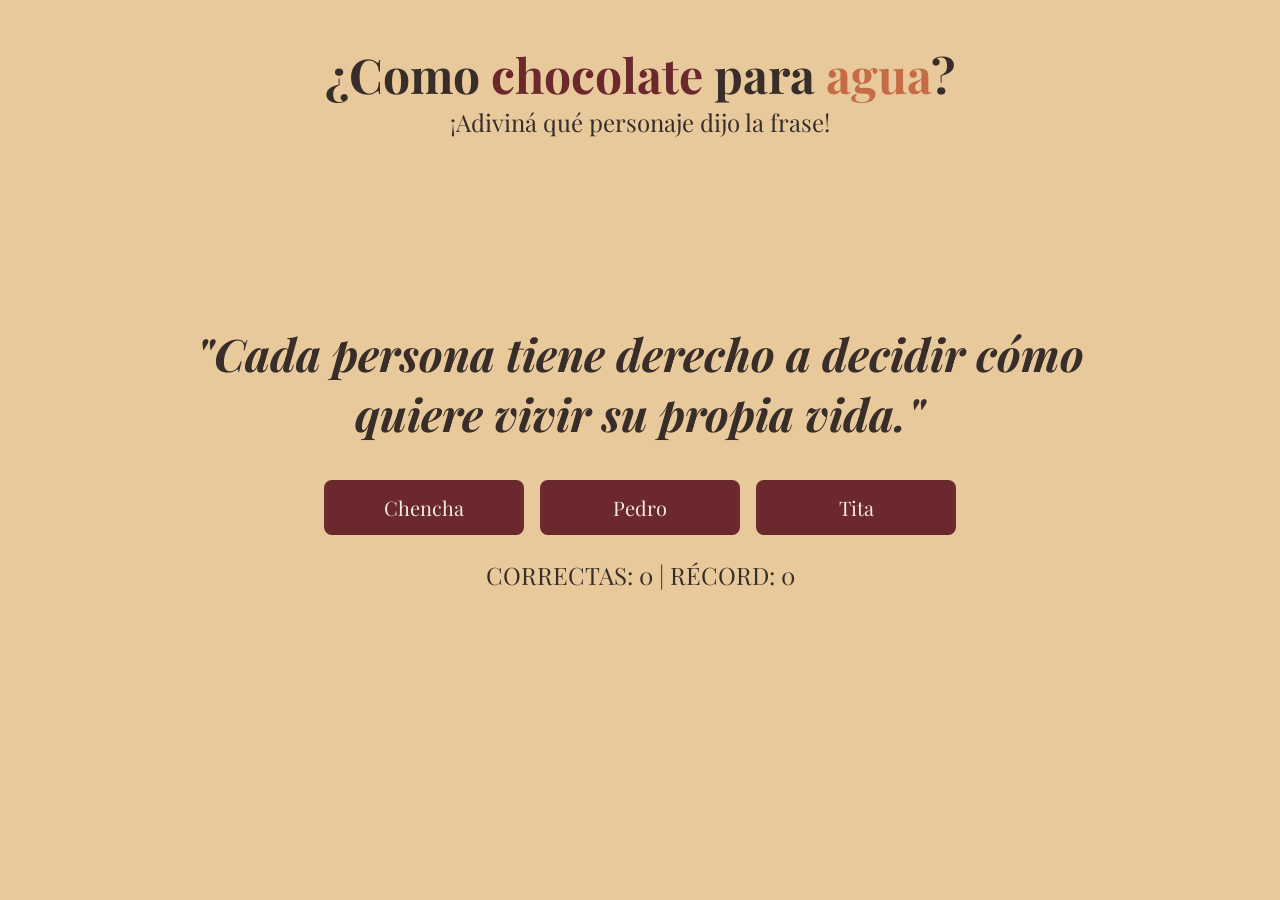
==== index.html @ 80b20dbf "update: basic functions working, css & more" ====
<!DOCTYPE html>
<html lang="en">
<head>
    <meta charset="UTF-8">
    <meta name="viewport" content="width=device-width, initial-scale=1.0">
    <title>Como chocolate para agua?</title>
    <link rel="stylesheet" href="style.css">
</head>
<body>
    <header>
        <h1><b>¿Como <span style="color: #6B292D;">chocolate</span> para <span style="color: #C56B45;">agua</span>?</b></h1>
        <p>¡Adiviná qué personaje dijo la frase!</p>
    </header>
    <div class="game">
        <div>
            <div class="phrase">
                <h2>"Cada persona tiene derecho a decidir cómo quiere vivir su propia vida."</h2>
            </div>
            <div class="options">
                <button id="opt1"></button>
                <button id="opt2"></button>
                <button id="opt3"></button>
            </div>
        </div>
        <div>
            <p>CORRECTAS: 0 | RÉCORD: 0</p>
        </div>
    </div>

    <script src="src/main.js"></script>
</body>
</html>
---- style.css ----
@import url('https://fonts.googleapis.com/css2?family=Playfair+Display:ital,wght@0,400..900;1,400..900&display=swap');

body {
    margin: 0;
    background-color: #E8C99B;
    color: #392D29;
    font-family: 'Playfair Display';
}

header {
    width: 100dvw;
    height: 20dvh;
    display: flex;
    flex-direction: column;
    justify-content: center;
    align-items: center;
    text-align: center;
}

h1 {
    font-size: 48px;
}

p {
    font-size: 24px;
}

header h1,
header p {
    margin: 0;
}

.game {
    width: 100dvw;
    height: 60dvh;
    display: flex;
    flex-direction: column;
    justify-content: center;
    align-items: center;
    text-align: center;
}

.phrase {
    font-size: clamp(20px, 3vw, 30px);
    max-width: 900px;
    padding: 0 20px;
    font-style: italic;
}

.options {
    display: flex;
    justify-content: center;
    align-items: center;
    gap: 16px;
}

button {
    background-color: #6B292D;
    color: #F5EBDD;
    border: 2px solid #6B292D;
    border-radius: 8px;
    padding: 12px;
    width: 200px;
    font-size: 20px;
    font-family: 'Playfair Display', serif;
    cursor: pointer;
    transition: all 180ms ease;
}

button:hover {
    background-color: #A34E42;
    border-color: #A34E42;
    transform: translateY(-2px);
}

button:active {
    background-color: #4A1C20;
    border-color: #4A1C20;
    transform: scale(0.97);
}
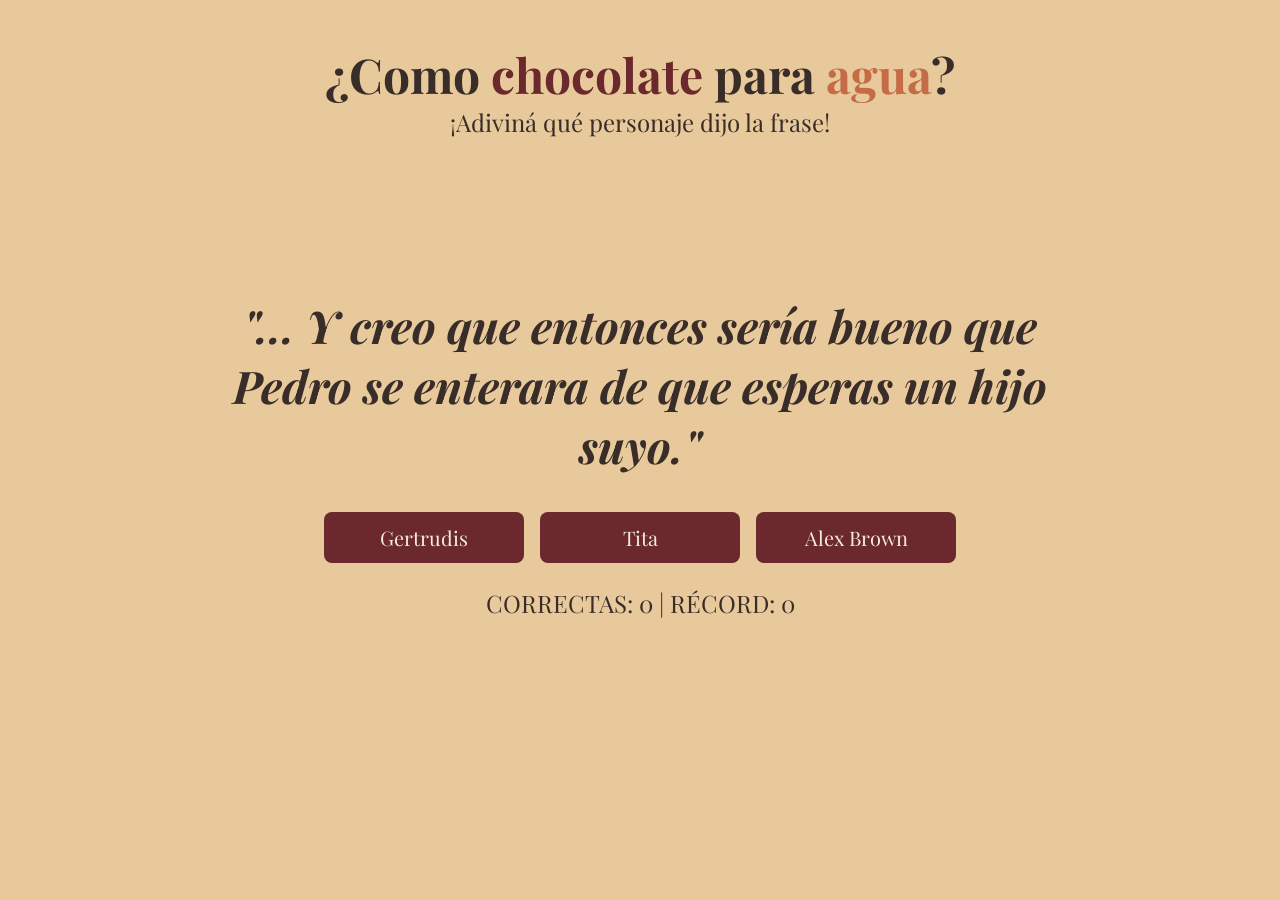
==== commit 1129d7fe: "update: win game working" ====
--- a/index.html
+++ b/index.html
@@ -3,7 +3,7 @@
 <head>
     <meta charset="UTF-8">
     <meta name="viewport" content="width=device-width, initial-scale=1.0">
-    <title>Como chocolate para agua?</title>
+    <title>¿Como chocolate para agua?</title>
     <link rel="stylesheet" href="style.css">
 </head>
 <body>
@@ -13,20 +13,15 @@
     </header>
     <div class="game">
         <div>
-            <div class="phrase">
-                <h2>"Cada persona tiene derecho a decidir cómo quiere vivir su propia vida."</h2>
-            </div>
+            <div class="phrase"><h2></h2></div>
             <div class="options">
                 <button id="opt1"></button>
                 <button id="opt2"></button>
                 <button id="opt3"></button>
             </div>
         </div>
-        <div>
-            <p>CORRECTAS: 0 | RÉCORD: 0</p>
-        </div>
+        <div class="score"><p>CORRECTAS: 0 | RÉCORD: 0</p></div>
     </div>
-
     <script src="src/main.js"></script>
 </body>
 </html>
--- a/style.css
+++ b/style.css
@@ -57,7 +57,7 @@
 button {
     background-color: #6B292D;
     color: #F5EBDD;
-    border: 2px solid #6B292D;
+    border: none;
     border-radius: 8px;
     padding: 12px;
     width: 200px;
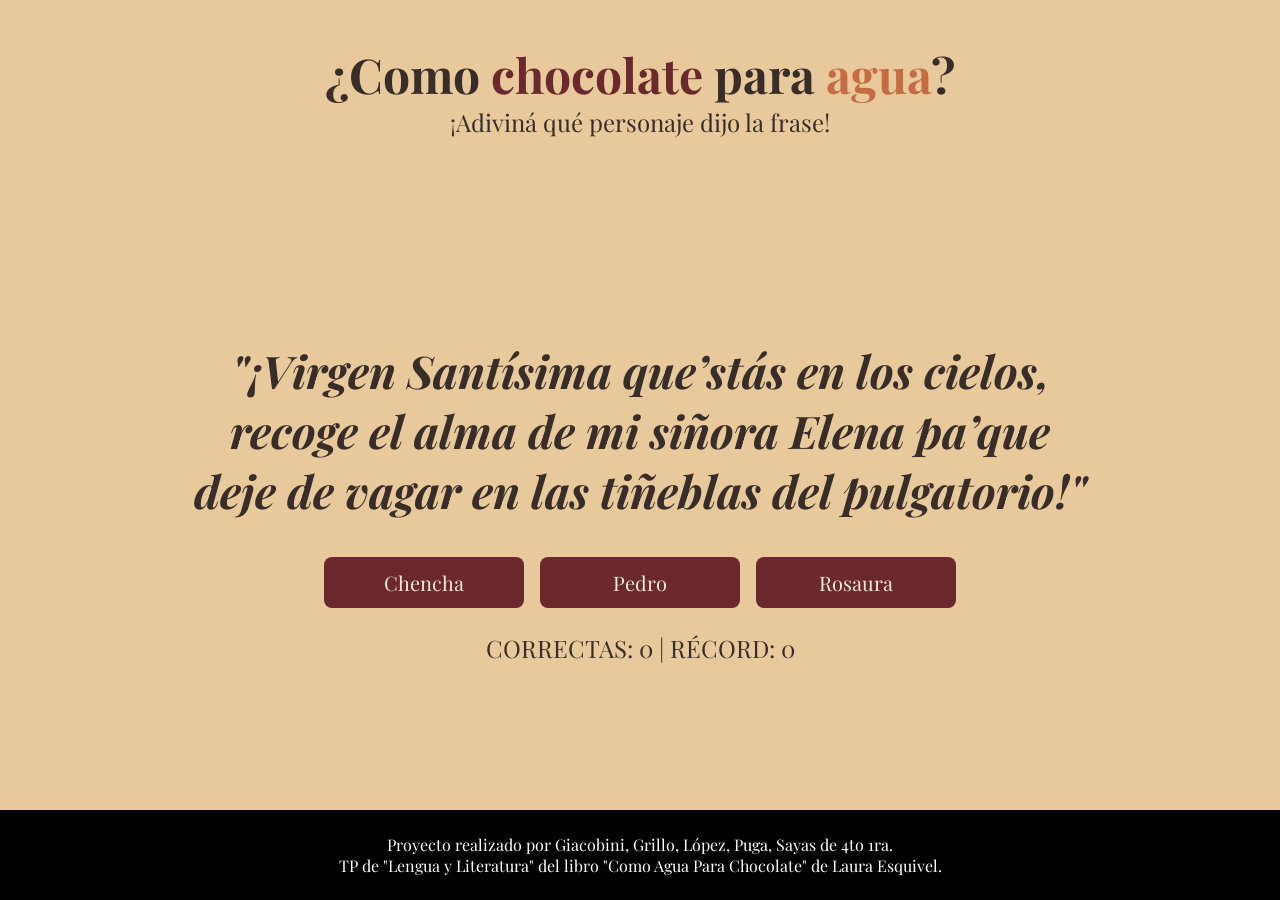
==== commit 5652b9eb: "update: working game, favicon added" ====
--- a/index.html
+++ b/index.html
@@ -5,6 +5,7 @@
     <meta name="viewport" content="width=device-width, initial-scale=1.0">
     <title>¿Como chocolate para agua?</title>
     <link rel="stylesheet" href="style.css">
+    <link rel="icon" href="favicon.ico">
 </head>
 <body>
     <header>
@@ -22,6 +23,19 @@
         </div>
         <div class="score"><p>CORRECTAS: 0 | RÉCORD: 0</p></div>
     </div>
+    <div class="credits">
+        <p>Proyecto realizado por Giacobini, Grillo, López, Puga, Sayas de 4to 1ra.<br>
+        TP de "Lengua y Literatura" del libro "Como Agua Para Chocolate" de Laura Esquivel.</p>
+    </div>
+
+    <div class="endgame">
+        <div>
+            <h2>¡Fin del juego!</h2>
+            <div id="results"></div>
+            <button id="restart">Volver a jugar</button>
+        </div>
+    </div>
+
     <script src="src/main.js"></script>
 </body>
 </html>
--- a/style.css
+++ b/style.css
@@ -32,7 +32,7 @@
 
 .game {
     width: 100dvw;
-    height: 60dvh;
+    height: 70dvh;
     display: flex;
     flex-direction: column;
     justify-content: center;
@@ -45,6 +45,8 @@
     max-width: 900px;
     padding: 0 20px;
     font-style: italic;
+
+    transition: all ease 500ms;
 }
 
 .options {
@@ -77,4 +79,59 @@
     background-color: #4A1C20;
     border-color: #4A1C20;
     transform: scale(0.97);
+}
+
+.credits {
+    margin: 0;
+    background-color: #000;
+    color: #fff;
+    width: 100dvw;
+    height: 10dvh;
+    display: flex;
+    flex-direction: column;
+    justify-content: center;
+    align-items: center;
+    text-align: center;
+}
+
+.credits p { 
+    font-size: 16px;
+    margin: 0;
+}
+
+/* popup al perder (milagrosamente funciona) */
+.endgame {
+    position: fixed;
+    inset: 0;
+    display: none;
+    justify-content: center;
+    align-items: center;
+    background-color: rgba(57, 45, 41, 0.65);
+    z-index: 9999999;
+}
+
+.endgame.active { 
+    display: flex;
+}
+
+.endgame > div {
+    background-color: #F5EBDD;
+    padding: 40px;
+    border-radius: 12px;
+    text-align: center;
+}
+
+.endgame > div > h2,
+.endgame > div > p,
+#results { margin: 0; }
+
+.endgame > div > h2 {
+    font-size: 32px;
+    margin: 0;
+}
+
+#record { 
+    color: #A4A56A;
+    font-weight: 900;
+    font-size: 18px; 
 }
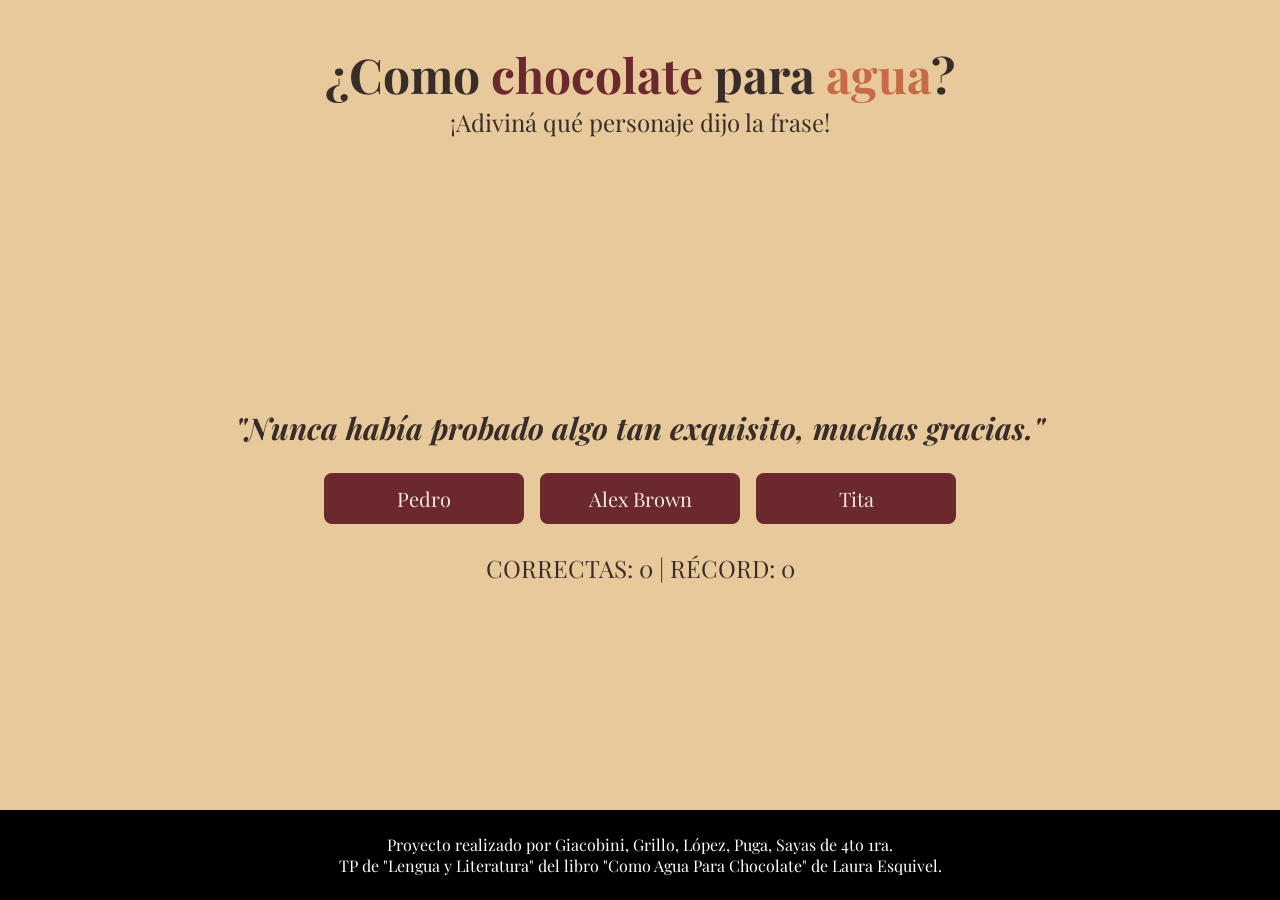
==== commit 63eeb495: "update: CSS fixes & responsive design" ====
--- a/index.html
+++ b/index.html
@@ -1,5 +1,5 @@
 <!DOCTYPE html>
-<html lang="en">
+<html lang="es">
 <head>
     <meta charset="UTF-8">
     <meta name="viewport" content="width=device-width, initial-scale=1.0">
--- a/style.css
+++ b/style.css
@@ -1,10 +1,16 @@
 @import url('https://fonts.googleapis.com/css2?family=Playfair+Display:ital,wght@0,400..900;1,400..900&display=swap');
 
+* { box-sizing: border-box; }
+
 body {
     margin: 0;
+    min-height: 100dvh;
+    display: flex;
+    flex-direction: column;
+
     background-color: #E8C99B;
     color: #392D29;
-    font-family: 'Playfair Display';
+    font-family: 'Playfair Display', serif;
 }
 
 header {
@@ -17,44 +23,63 @@
     text-align: center;
 }
 
-h1 {
-    font-size: 48px;
-}
-
-p {
-    font-size: 24px;
-}
+h1 { font-size: 48px; }
+
+p { font-size: 24px; }
 
 header h1,
-header p {
-    margin: 0;
-}
+header p { margin: 0; }
 
 .game {
-    width: 100dvw;
-    height: 70dvh;
-    display: flex;
-    flex-direction: column;
-    justify-content: center;
-    align-items: center;
-    text-align: center;
+    flex: 1;
+    min-height: 0;
+    width: 100%;
+    display: flex;
+    flex-direction: column;
+    justify-content: center;
+    align-items: center;
+    text-align: center;
+    padding: 40px 20px;
+    gap: 28px;
+}
+
+.game > div:first-child {
+    width: 100%;
+    display: flex;
+    flex-direction: column;
+    align-items: center;
+    gap: 24px;
 }
 
 .phrase {
+    width: 100%;
+    max-width: 900px;
+    box-sizing: border-box;
     font-size: clamp(20px, 3vw, 30px);
-    max-width: 900px;
+    font-style: italic;
+    line-height: 1.4;
     padding: 0 20px;
-    font-style: italic;
-
-    transition: all ease 500ms;
+    text-wrap: pretty;
+}
+
+.phrase h2 {
+    margin: 0;
+    font-size: inherit;
+    line-height: inherit;
+    overflow-wrap: break-word;
 }
 
 .options {
     display: flex;
     justify-content: center;
     align-items: center;
+    flex-wrap: wrap;
     gap: 16px;
-}
+    width: 100%;
+}
+
+.score { text-align: center;}
+.score p { margin: 0; }
 
 button {
     background-color: #6B292D;
@@ -82,16 +107,17 @@
 }
 
 .credits {
-    margin: 0;
+    margin-top: auto;
+    flex-shrink: 0;
     background-color: #000;
     color: #fff;
-    width: 100dvw;
-    height: 10dvh;
-    display: flex;
-    flex-direction: column;
-    justify-content: center;
-    align-items: center;
-    text-align: center;
+    width: 100%;
+    min-height: 10dvh;
+    display: flex;
+    justify-content: center;
+    align-items: center;
+    text-align: center;
+    padding: 16px;
 }
 
 .credits p { 
@@ -110,15 +136,15 @@
     z-index: 9999999;
 }
 
-.endgame.active { 
-    display: flex;
-}
+.endgame.active { display: flex; }
 
 .endgame > div {
     background-color: #F5EBDD;
-    padding: 40px;
+    padding: clamp(24px, 5vw, 40px);
     border-radius: 12px;
     text-align: center;
+    width: min(400px, calc(100% - 64px));
+    box-sizing: border-box;
 }
 
 .endgame > div > h2,
@@ -134,4 +160,48 @@
     color: #A4A56A;
     font-weight: 900;
     font-size: 18px; 
+}
+
+/* responsive (ponele) */
+@media (max-width: 600px) {
+
+    header {
+        width: 100%;
+        min-height: 20dvh;
+        height: auto;
+        padding: 20px 0;
+        box-sizing: border-box;
+    }
+
+    header h1 { font-size: clamp(28px, 8vw, 40px); }
+
+    header p { font-size: 18px; }
+
+    .game {
+        flex: 1;
+        min-height: 0;
+        padding: 30px 12px;
+    }
+
+    .phrase {
+        padding: 0 8px;
+        font-size: 22px;
+    }
+
+    .options {
+        flex-direction: column;
+        gap: 12px;
+    }
+
+    button { width: min(280px, 100%); }
+
+    .credits {
+        width: 100%;
+        height: auto;
+        min-height: 10dvh;
+        padding: 16px;
+        box-sizing: border-box;
+    }
+
+    .credits p { font-size: 12px; }
 }
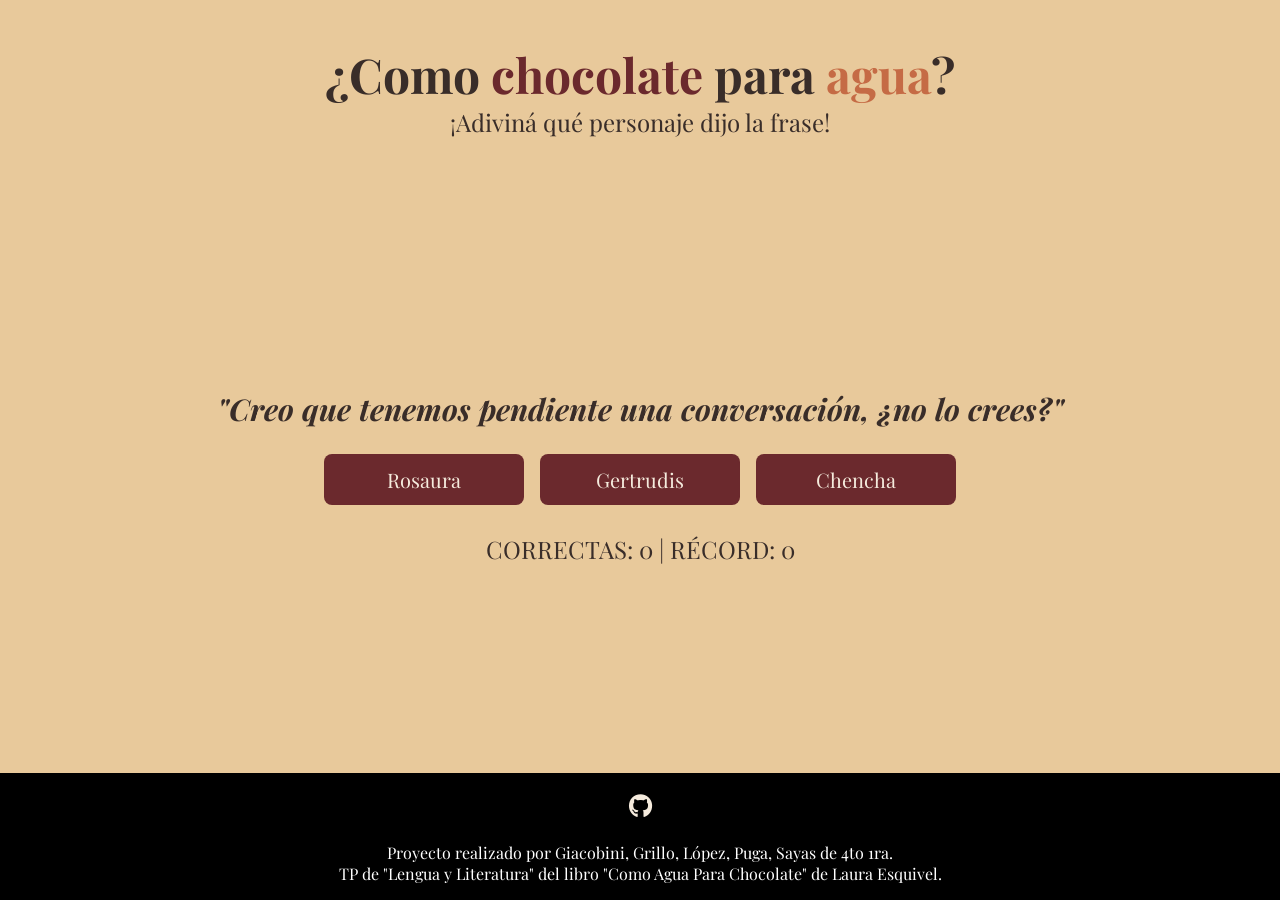
==== commit 4497ef7d: "update: added gh logo" ====
--- a/index.html
+++ b/index.html
@@ -4,6 +4,7 @@
     <meta charset="UTF-8">
     <meta name="viewport" content="width=device-width, initial-scale=1.0">
     <title>¿Como chocolate para agua?</title>
+    <link rel="stylesheet" href="https://cdnjs.cloudflare.com/ajax/libs/font-awesome/6.7.2/css/all.min.css">
     <link rel="stylesheet" href="style.css">
     <link rel="icon" href="favicon.ico">
 </head>
@@ -24,6 +25,7 @@
         <div class="score"><p>CORRECTAS: 0 | RÉCORD: 0</p></div>
     </div>
     <div class="credits">
+        <a class="github-link" href="https://github.com/gr1ll0o/como-agua-para-chocolate" target="_blank" rel="noopener noreferrer"><i class="fa-brands fa-github"></i></a><br>
         <p>Proyecto realizado por Giacobini, Grillo, López, Puga, Sayas de 4to 1ra.<br>
         TP de "Lengua y Literatura" del libro "Como Agua Para Chocolate" de Laura Esquivel.</p>
     </div>
--- a/style.css
+++ b/style.css
@@ -114,6 +114,7 @@
     width: 100%;
     min-height: 10dvh;
     display: flex;
+    flex-direction: column;
     justify-content: center;
     align-items: center;
     text-align: center;
@@ -160,6 +161,18 @@
     color: #A4A56A;
     font-weight: 900;
     font-size: 18px; 
+}
+
+.github-link {
+    color: #F5EBDD;
+    text-decoration: none;
+    font-size: 24px;
+    transition: all 200ms ease;
+}
+
+.github-link:hover {
+    color: #C56B45;
+    transform: translateY(-2px);
 }
 
 /* responsive (ponele) */
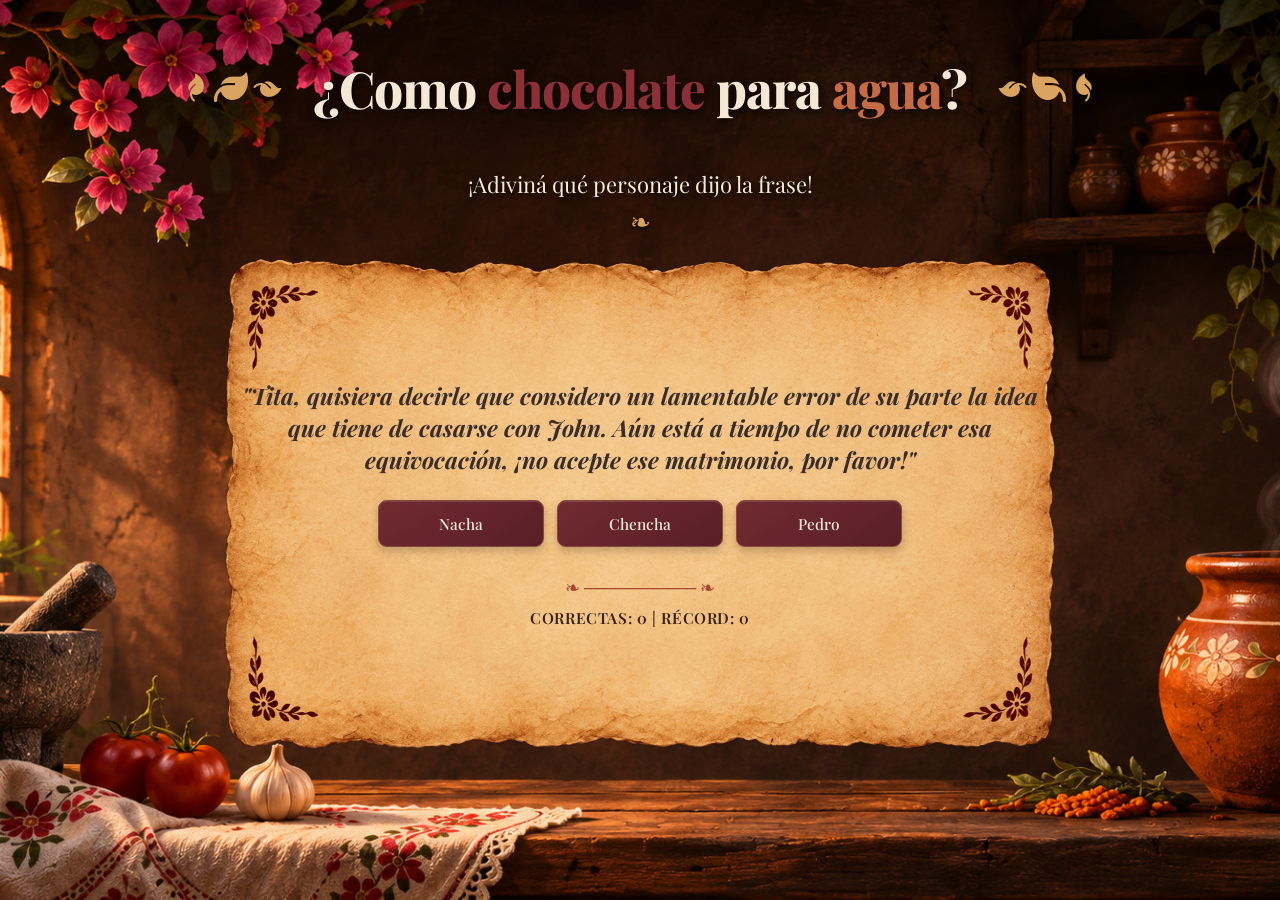
==== commit f8187e77: "Styles" ====
--- a/index.html
+++ b/index.html
@@ -10,7 +10,24 @@
 </head>
 <body>
     <header>
-        <h1><b>¿Como <span style="color: #6B292D;">chocolate</span> para <span style="color: #C56B45;">agua</span>?</b></h1>
+        <div class="title-container">
+            <div class="title-decoration left">
+                <i class="fa-solid fa-leaf"></i>
+                <i class="fa-solid fa-leaf"></i>
+                <i class="fa-solid fa-leaf"></i>
+            </div>
+
+            <h1>
+                ¿Como <span>chocolate</span> para <span>agua</span>?
+            </h1>
+
+            <div class="title-decoration right">
+                <i class="fa-solid fa-leaf"></i>
+                <i class="fa-solid fa-leaf"></i>
+                <i class="fa-solid fa-leaf"></i>
+            </div>
+        </div>
+
         <p>¡Adiviná qué personaje dijo la frase!</p>
     </header>
     <div class="game">
@@ -24,11 +41,11 @@
         </div>
         <div class="score"><p>CORRECTAS: 0 | RÉCORD: 0</p></div>
     </div>
-    <div class="credits">
+    <!--<div class="credits">
         <a class="github-link" href="https://github.com/gr1ll0o/como-agua-para-chocolate" target="_blank" rel="noopener noreferrer"><i class="fa-brands fa-github"></i></a><br>
         <p>Proyecto realizado por Giacobini, Grillo, López, Puga, Sayas de 4to 1ra.<br>
         TP de "Lengua y Literatura" del libro "Como Agua Para Chocolate" de Laura Esquivel.</p>
-    </div>
+    </div>-->
 
     <div class="endgame">
         <div>
--- a/style.css
+++ b/style.css
@@ -7,40 +7,109 @@
     min-height: 100dvh;
     display: flex;
     flex-direction: column;
-
-    background-color: #E8C99B;
+    align-items: center;
+
+    background-image: url('IMG/background.png');
+    background-size: cover;
+    background-position: center;
+    background-attachment: fixed;   
     color: #392D29;
     font-family: 'Playfair Display', serif;
 }
-
+/* Título y subtitulo */
 header {
-    width: 100dvw;
-    height: 20dvh;
-    display: flex;
-    flex-direction: column;
-    justify-content: center;
-    align-items: center;
-    text-align: center;
-}
-
-h1 { font-size: 48px; }
-
-p { font-size: 24px; }
-
-header h1,
-header p { margin: 0; }
+    width: 100%;
+    min-height: 20dvh;
+
+    display: flex;
+    flex-direction: column;
+    justify-content: center;
+    align-items: center;
+    text-align: center;
+
+    gap: 12px;
+    padding: 20px;
+}
+
+header h1 {
+    font-size: clamp(36px, 4vw, 54px);
+    font-weight: 800;
+    color: #F5E9D6;
+    text-shadow: 2px 3px 8px rgba(0, 0, 0, 0.8);
+    letter-spacing: -1px;
+}
+
+header h1 span:first-child {
+    color: #8B3036;
+}
+
+header h1 span:last-child {
+    color: #C56B45;
+}
+.title-container {
+    display: flex;
+    justify-content: center;
+    align-items: center;
+    gap: 35px;
+}
+
+.title-decoration {
+    display: flex;
+    align-items: center;
+    gap: 8px;
+    color: #D9A45F;
+    font-size: 28px;
+}
+
+.title-decoration i:nth-child(1) {
+    transform: rotate(-45deg);
+    font-size: 22px;
+}
+
+.title-decoration i:nth-child(2) {
+    font-size: 34px;
+}
+
+.title-decoration i:nth-child(3) {
+    transform: rotate(45deg);
+    font-size: 22px;
+}
+
+.title-decoration.right {
+    transform: scaleX(-1);
+}
+
+header p {
+    margin: 0;
+    font-size: 22px;
+    color: #F5E9D6;
+    text-shadow: 1px 2px 5px #000;
+}
+
+header p::after {
+    content: "❧";
+    display: block;
+    color: #D9A45F;
+    font-size: 25px;
+    margin-top: 5px;
+}
+
+/*Juego general*/
 
 .game {
-    flex: 1;
     min-height: 0;
-    width: 100%;
-    display: flex;
-    flex-direction: column;
-    justify-content: center;
-    align-items: center;
-    text-align: center;
-    padding: 40px 20px;
+    width: 65%;
+    height: 55dvh;
+    display: flex;
+    flex-direction: column;
+    justify-content: center;
+    align-items: center;
+    text-align: center;
     gap: 28px;
+    background-image: url('IMG/paper.png');
+    background-size: 100% 100%;
+    background-position: center;
+    background-repeat: no-repeat;
 }
 
 .game > div:first-child {
@@ -53,12 +122,13 @@
 
 .phrase {
     width: 100%;
-    max-width: 900px;
-    box-sizing: border-box;
-    font-size: clamp(20px, 3vw, 30px);
+    max-width: 52rem;
+    font-size: clamp(1.15rem, 1.8vw, 1.65rem);
     font-style: italic;
+    font-weight: 600;
     line-height: 1.4;
-    padding: 0 20px;
+    color: #392016;
+    padding: 0 1rem;
     text-wrap: pretty;
 }
 
@@ -74,38 +144,88 @@
     justify-content: center;
     align-items: center;
     flex-wrap: wrap;
-    gap: 16px;
-    width: 100%;
-}
-
-.score { text-align: center;}
-.score p { margin: 0; }
+    gap: clamp(0.5rem, 1vw, 1rem);
+    width: 100%;
+}
+
+/*Puntuación*/
+
+.score {
+    text-align: center;
+    color: #392016;
+}
+
+.score p {
+    margin: 0;
+    font-size: clamp(0.85rem, 1.2vw, 1.1rem);
+    font-weight: 600;
+    letter-spacing: 0.04em;
+}
+
+.score::before {
+    content: "❧  ─────────  ❧";
+    display: block;
+    color: #A6462D;
+    font-size: 1.1rem;
+    margin-bottom: 0.5rem;
+}
+
+/*Estilos generales de los botones*/
 
 button {
-    background-color: #6B292D;
-    color: #F5EBDD;
-    border: none;
-    border-radius: 8px;
-    padding: 12px;
-    width: 200px;
-    font-size: 20px;
+    background: linear-gradient(
+        145deg,
+        #702B30,
+        #5A1E26
+    );
+    color: #F5E9D6;
+    border: 0.08rem solid #8A4940;
+    border-radius: 0.55rem;
+
+    padding: 0.75rem 1rem;
+    width: clamp(9rem, 13vw, 12.5rem);
     font-family: 'Playfair Display', serif;
+    font-size: clamp(0.95rem, 1.2vw, 1.15rem);
+    font-weight: 500;
+    box-shadow:
+        0 0.25rem 0.5rem rgba(43, 23, 15, 0.25),
+        inset 0 0.06rem 0 rgba(255, 255, 255, 0.12);
     cursor: pointer;
-    transition: all 180ms ease;
+    transition:
+        background 250ms ease,
+        color 250ms ease,
+        border-color 250ms ease,
+        transform 250ms ease,
+        box-shadow 250ms ease;
 }
 
 button:hover {
-    background-color: #A34E42;
-    border-color: #A34E42;
-    transform: translateY(-2px);
+    background: linear-gradient(
+        145deg,
+        #B85B3D,
+        #963D2B
+    );
+
+    color: #FFF4E2;
+    border-color: #D9A45F;
+
+    transform: translateY(-0.2rem);
+
+    box-shadow:
+        0 0.4rem 0.8rem rgba(43, 23, 15, 0.3),
+        0 0 0 0.1rem rgba(217, 164, 95, 0.2);
 }
 
 button:active {
-    background-color: #4A1C20;
-    border-color: #4A1C20;
-    transform: scale(0.97);
-}
-
+    background: #4A1C20;
+    transform: translateY(0) scale(0.97);
+    box-shadow: inset 0 0.15rem 0.3rem rgba(0, 0, 0, 0.25);
+}
+
+button:focus-visible {
+    outline: 0.15rem solid #D9A45F;
+    outline-offset: 0.2rem;
+}
 .credits {
     margin-top: auto;
     flex-shrink: 0;
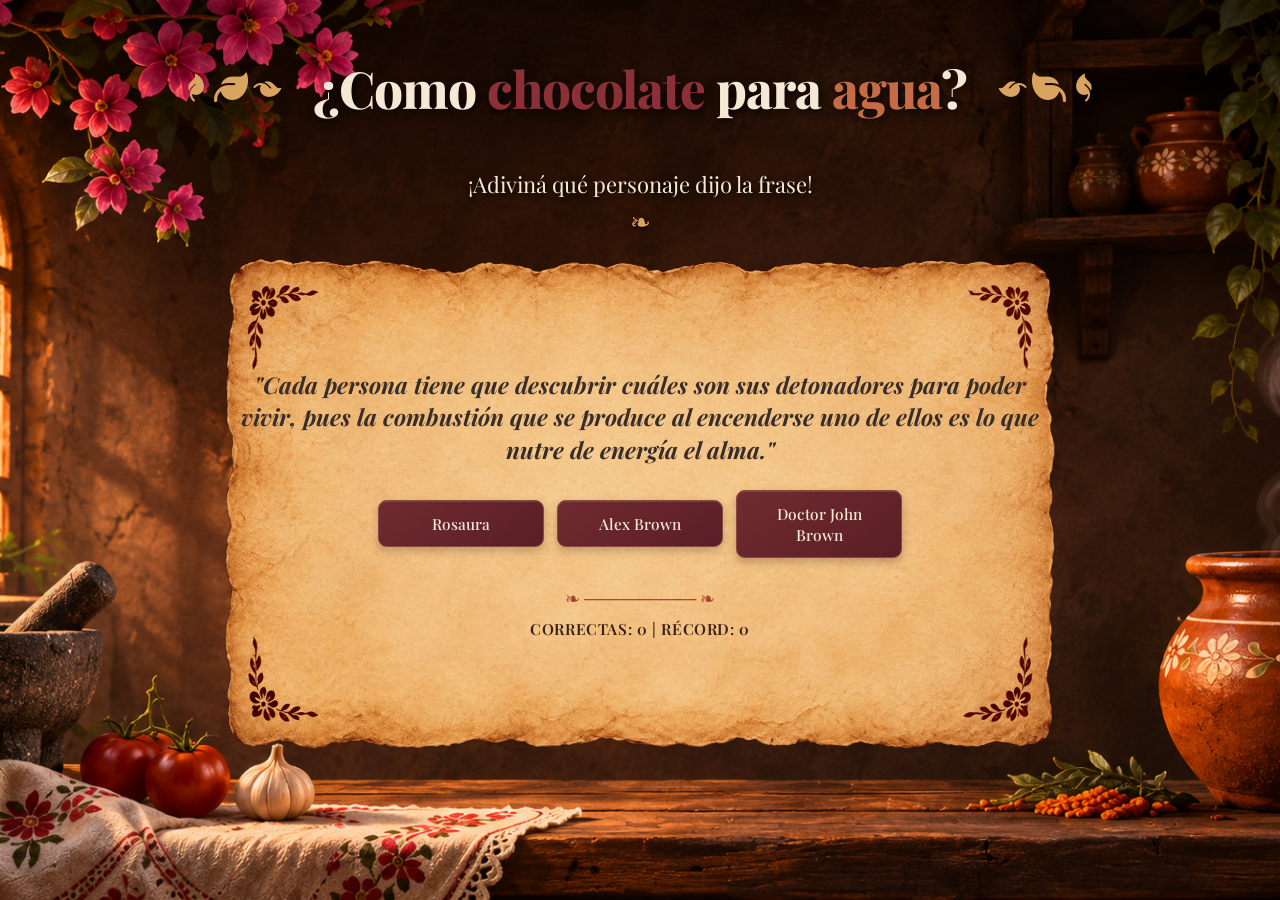
==== commit 0d6f4575: "fix 3: incorrect phrases & audio folder" ====
--- a/index.html
+++ b/index.html
@@ -55,6 +55,8 @@
         </div>
     </div>
 
+    <audio src="audio/music.mp3"></audio>
+
     <script src="src/main.js"></script>
 </body>
 </html>
--- a/style.css
+++ b/style.css
@@ -295,46 +295,239 @@
     transform: translateY(-2px);
 }
 
-/* responsive (ponele) */
+/*Responsive*/
+
+
+/* ==========================================
+   RESPONSIVE - TABLETS
+========================================== */
+
+@media (max-width: 1024px) {
+
+    .game {
+        width: 85%;
+        height: 55dvh;
+    }
+
+    .title-container {
+        gap: 18px;
+    }
+
+    header h1 {
+        font-size: clamp(32px, 4.5vw, 46px);
+    }
+
+}
+
+
+/* ==========================================
+   RESPONSIVE - MOBILE
+========================================== */
+
 @media (max-width: 600px) {
 
+    body {
+        min-height: 100dvh;
+        background-image: url("IMG/background-mobile.png");
+        background-size: cover;
+        background-position: center;
+        background-attachment: scroll;
+        padding-bottom: 25px;
+    }
+
+    /* HEADER */
+
     header {
+        min-height: auto;
+        padding: 30px 12px 20px;
+        gap: 12px;
+    }
+
+    .title-container {
         width: 100%;
-        min-height: 20dvh;
+        gap: 5px;
+    }
+
+    header h1 {
+        font-size: clamp(25px, 7vw, 36px);
+        line-height: 1.2;
+        letter-spacing: -1px;
+        margin: 0;
+    }
+
+    .title-decoration {
+        gap: 2px;
+        font-size: 15px;
+        flex-shrink: 0;
+    }
+
+    .title-decoration i:nth-child(1),
+    .title-decoration i:nth-child(3) {
+        font-size: 11px;
+    }
+
+    .title-decoration i:nth-child(2) {
+        font-size: 19px;
+    }
+
+    header p {
+        font-size: 17px;
+    }
+
+    header p::after {
+        font-size: 20px;
+    }
+
+
+    /* CONTENEDOR DEL JUEGO */
+
+    .game {
+        width: 94%;
         height: auto;
-        padding: 20px 0;
-        box-sizing: border-box;
-    }
-
-    header h1 { font-size: clamp(28px, 8vw, 40px); }
-
-    header p { font-size: 18px; }
-
-    .game {
-        flex: 1;
-        min-height: 0;
-        padding: 30px 12px;
-    }
+        min-height: 430px;
+
+        padding: 55px 22px;
+
+        background-size: 100% 100%;
+        background-position: center;
+
+        gap: 25px;
+    }
+
+    .game > div:first-child {
+        width: 100%;
+        gap: 28px;
+    }
+
+
+    /* FRASE */
 
     .phrase {
-        padding: 0 8px;
-        font-size: 22px;
-    }
+        width: 100%;
+        padding: 0 4px;
+
+        font-size: clamp(17px, 4.8vw, 21px);
+        line-height: 1.45;
+    }
+
+
+    /* RESPUESTAS */
 
     .options {
         flex-direction: column;
+        align-items: center;
         gap: 12px;
-    }
-
-    button { width: min(280px, 100%); }
-
-    .credits {
         width: 100%;
+    }
+
+    .options button {
+        width: 100%;
+        max-width: 280px;
+        min-height: 48px;
+
+        padding: 12px 15px;
+        font-size: 17px;
+    }
+
+
+    /* PUNTUACIÓN */
+
+    .score {
+        margin-top: 5px;
+    }
+
+    .score p {
+        font-size: 13px;
+    }
+
+    .score::before {
+        font-size: 13px;
+        margin-bottom: 8px;
+    }
+
+
+    /* PANTALLA FINAL */
+
+    .endgame > div {
+        width: calc(100% - 36px);
+        padding: 28px 20px;
+    }
+
+    .endgame > div > h2 {
+        font-size: 27px;
+    }
+
+    #restart {
+        width: 100%;
+        max-width: 240px;
+    }
+
+}
+
+
+/* ==========================================
+   MOBILE PEQUEÑO
+========================================== */
+
+@media (max-width: 380px) {
+
+    header h1 {
+        font-size: 24px;
+    }
+
+    .title-decoration {
+        font-size: 12px;
+    }
+
+    .title-decoration i:nth-child(2) {
+        font-size: 16px;
+    }
+
+    .game {
+        width: 96%;
+        padding: 45px 15px;
+    }
+
+    .phrase {
+        font-size: 17px;
+    }
+
+    .score p {
+        font-size: 12px;
+    }
+
+}
+
+
+/* ==========================================
+   MOBILE HORIZONTAL
+========================================== */
+
+@media (max-height: 500px) and (orientation: landscape) {
+
+    header {
+        padding: 12px;
+    }
+
+    header h1 {
+        font-size: 30px;
+    }
+
+    .game {
         height: auto;
-        min-height: 10dvh;
-        padding: 16px;
-        box-sizing: border-box;
-    }
-
-    .credits p { font-size: 12px; }
-}+        min-height: 350px;
+        padding: 35px 20px;
+    }
+
+    .options {
+        flex-direction: row;
+        flex-wrap: wrap;
+    }
+
+    .options button {
+        width: auto;
+        flex: 1;
+        min-width: 120px;
+    }
+
+}
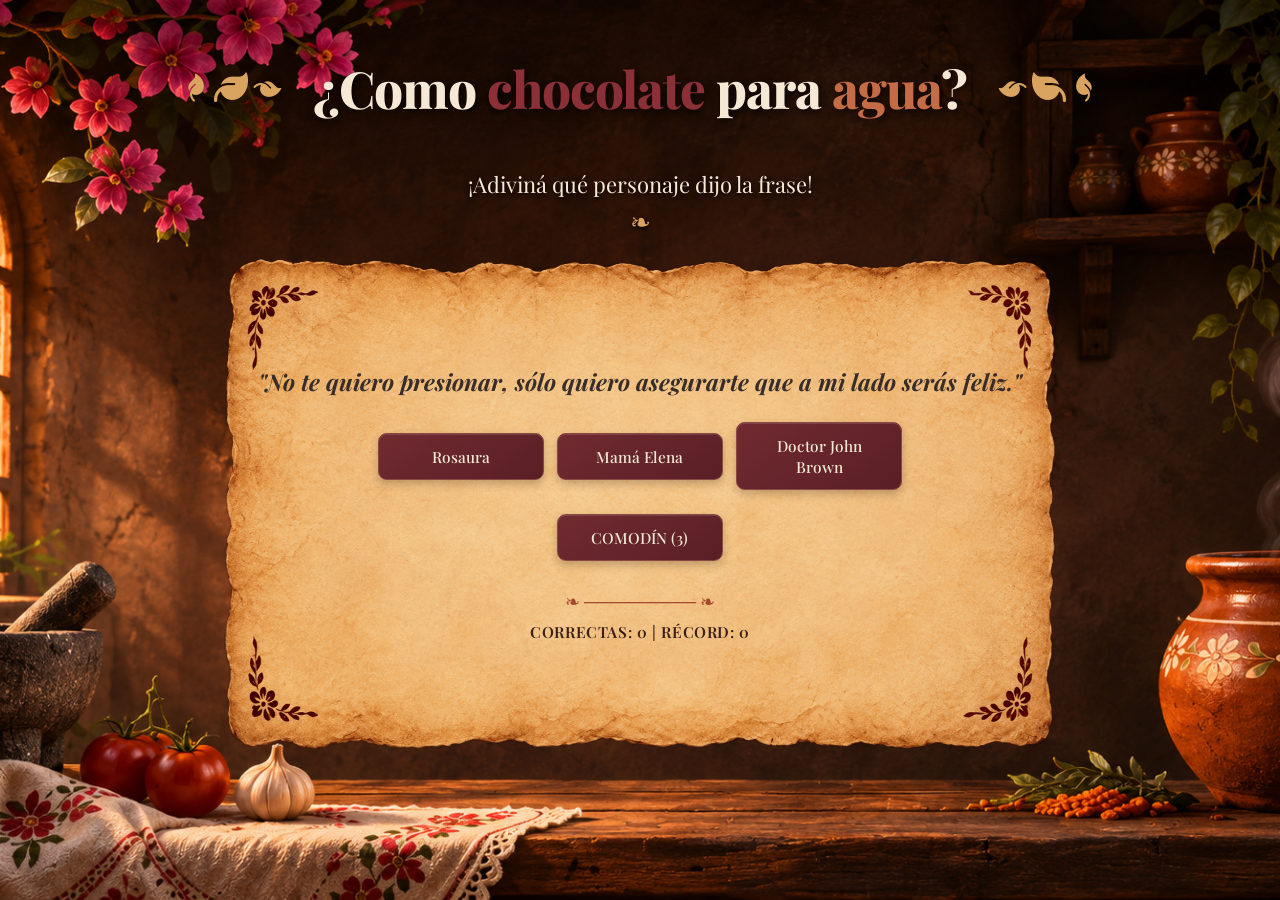
==== commit 63888c6a: "update: joker logic added" ====
--- a/index.html
+++ b/index.html
@@ -38,7 +38,9 @@
                 <button id="opt2"></button>
                 <button id="opt3"></button>
             </div>
+            <button id="joker">COMODÍN (3)</button>
         </div>
+
         <div class="score"><p>CORRECTAS: 0 | RÉCORD: 0</p></div>
     </div>
     <!--<div class="credits">
